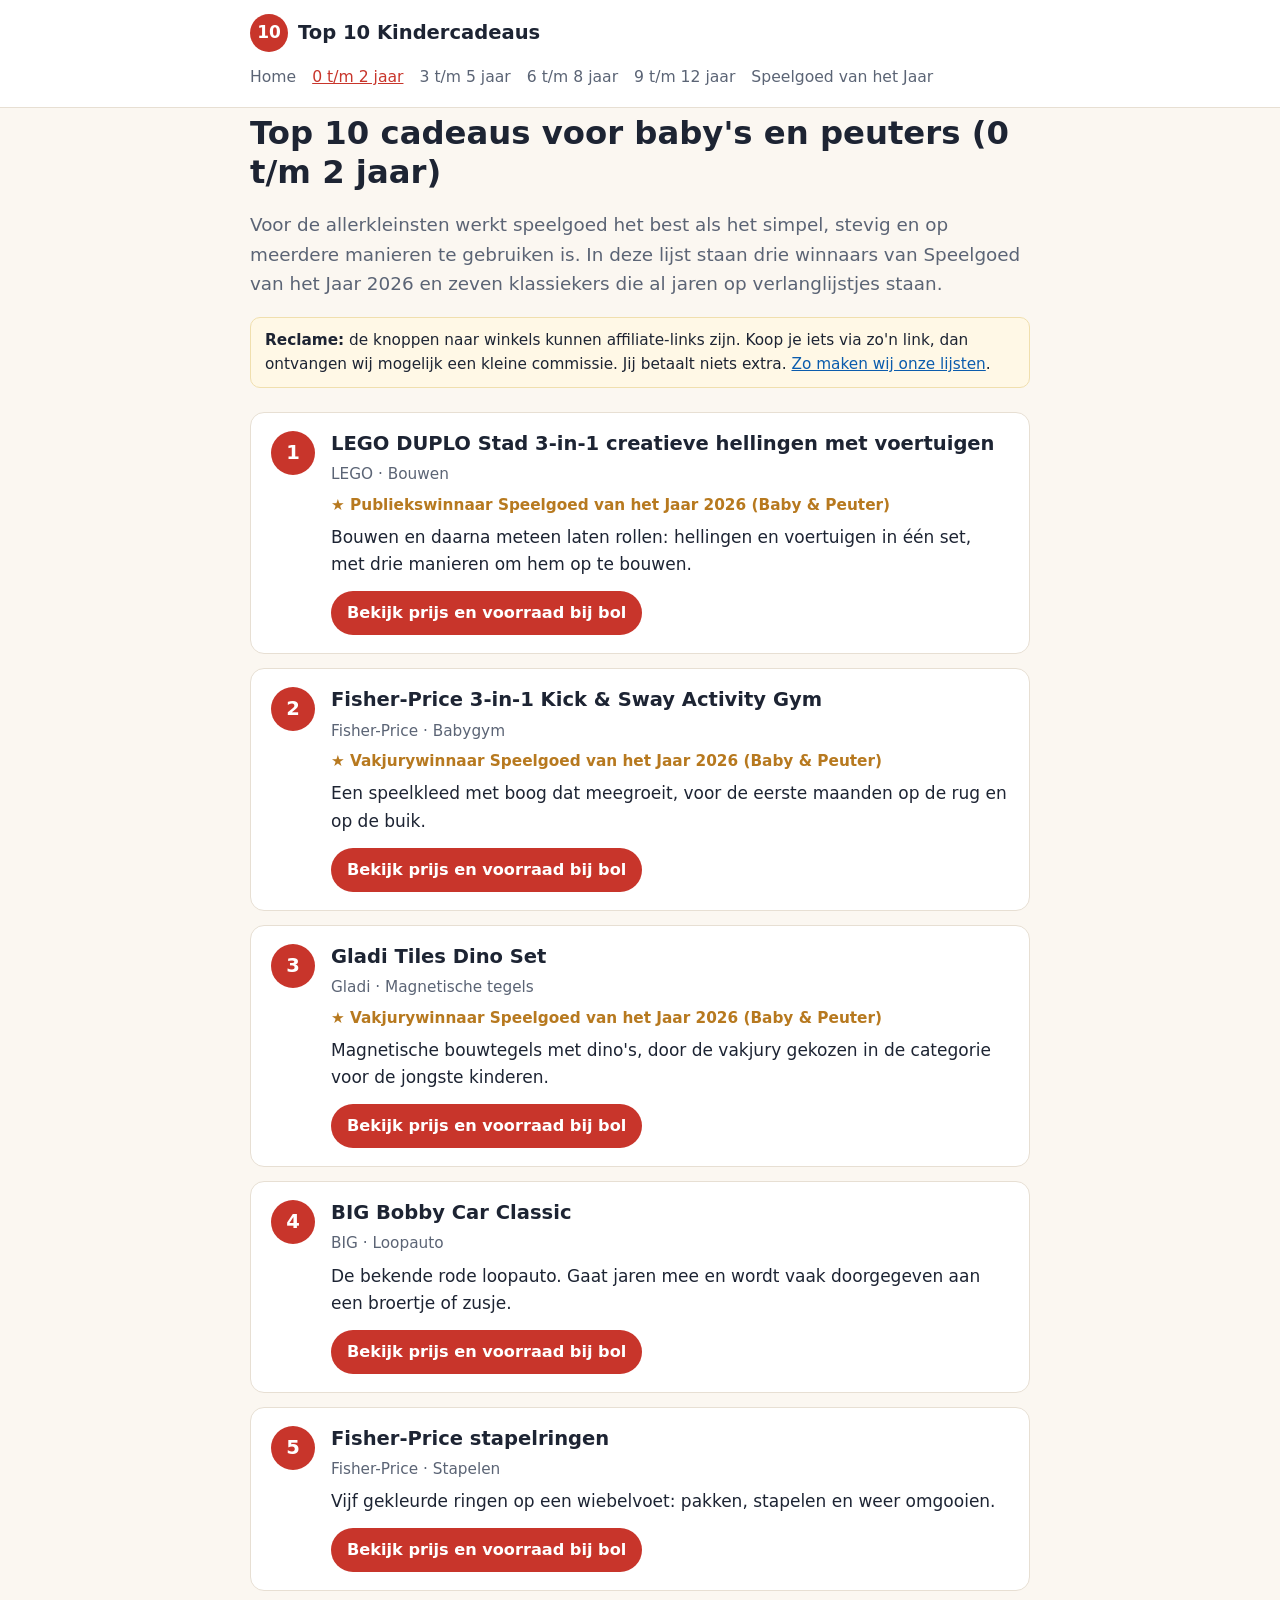
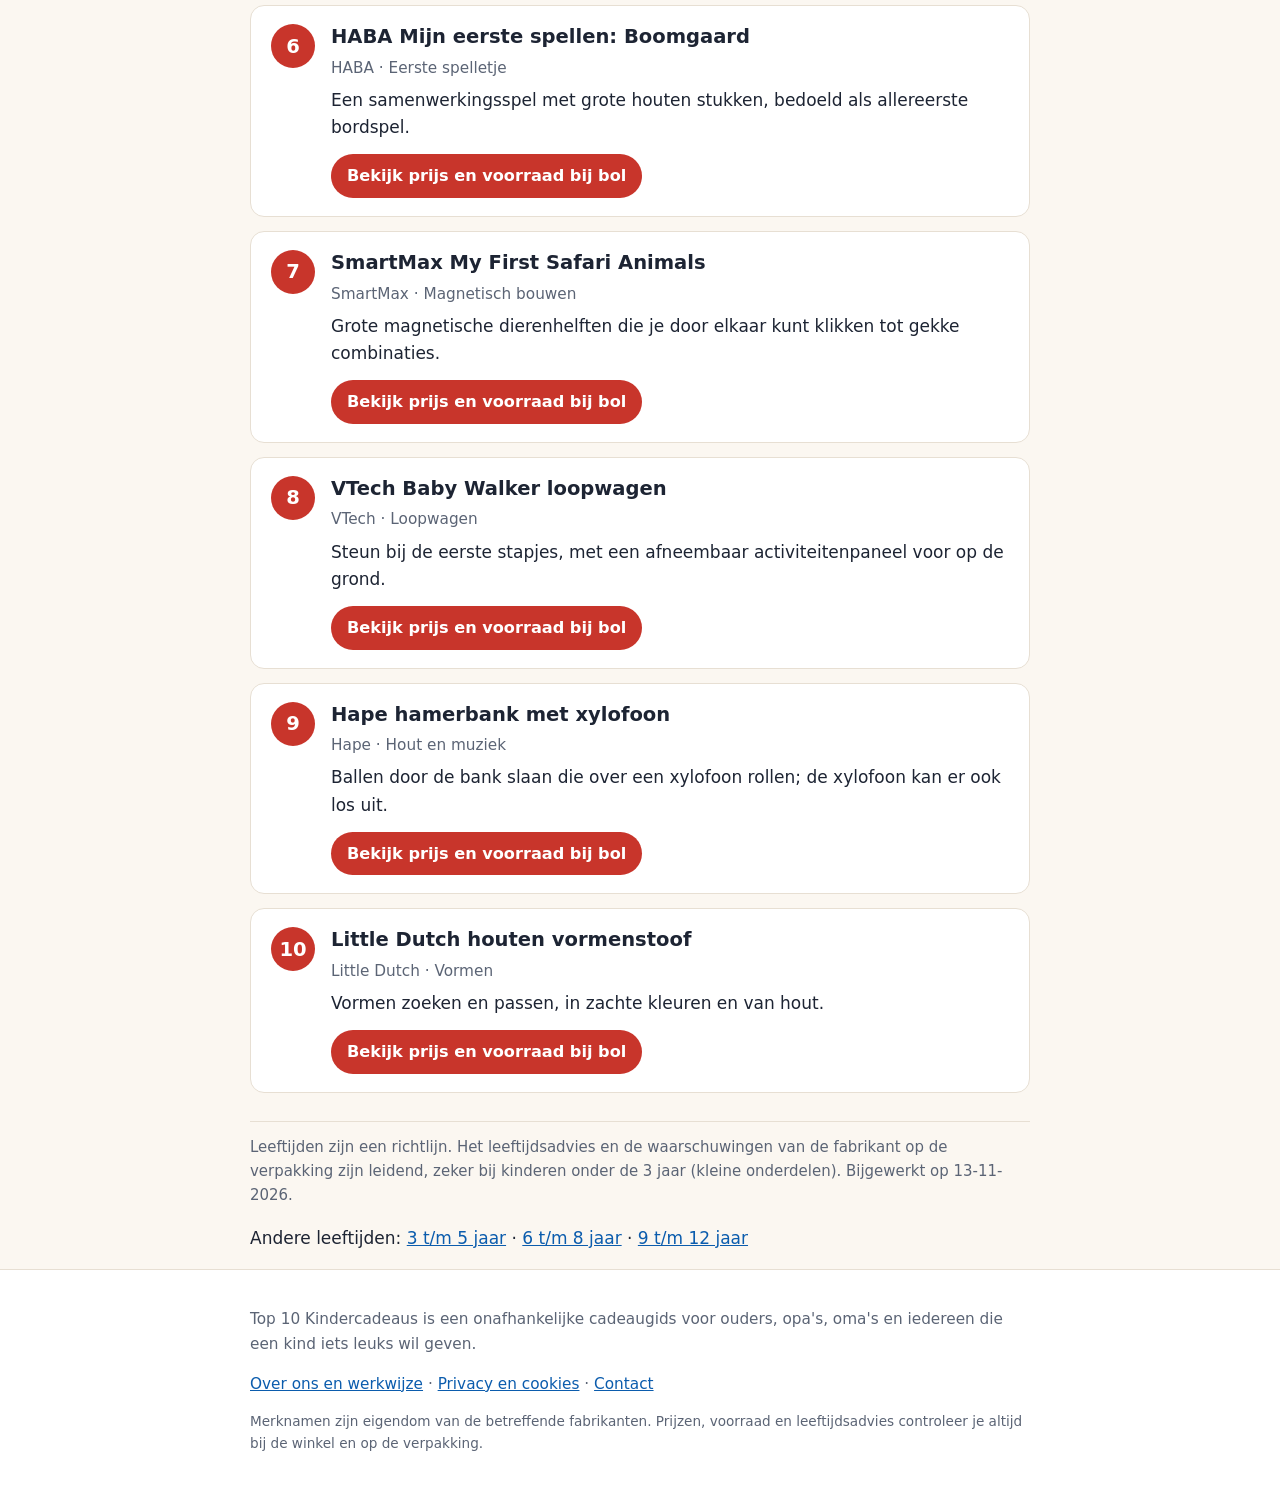
==== docs/0-2-jaar/index.html @ eea0cfdf "Eerste versie top10kindercadeaus.nl Statische site met vier top 10-lijsten per leeftijd, overzicht S" ====
<!DOCTYPE html>
<html lang="nl">
<head>
<meta charset="utf-8">
<meta name="viewport" content="width=device-width, initial-scale=1">
<title>Top 10 cadeaus voor baby&#x27;s en peuters (0 t/m 2 jaar) | 2026</title>
<meta name="description" content="De 10 leukste cadeaus voor kinderen van 0 t/m 2 jaar in 2026, met winnaars van Speelgoed van het Jaar en bewezen klassiekers.">
<meta name="robots" content="noindex">
<link rel="canonical" href="https://top10kindercadeaus.nl/0-2-jaar/">
<meta property="og:title" content="Top 10 cadeaus voor baby&#x27;s en peuters (0 t/m 2 jaar) | 2026">
<meta property="og:description" content="De 10 leukste cadeaus voor kinderen van 0 t/m 2 jaar in 2026, met winnaars van Speelgoed van het Jaar en bewezen klassiekers.">
<meta property="og:type" content="website">
<meta property="og:url" content="https://top10kindercadeaus.nl/0-2-jaar/">
<link rel="stylesheet" href="/style.css">
<script type="application/ld+json">{"@context": "https://schema.org", "@type": "ItemList", "name": "Top 10 cadeaus voor baby's en peuters (0 t/m 2 jaar)", "itemListElement": [{"@type": "ListItem", "position": 1, "name": "LEGO DUPLO Stad 3-in-1 creatieve hellingen met voertuigen"}, {"@type": "ListItem", "position": 2, "name": "Fisher-Price 3-in-1 Kick & Sway Activity Gym"}, {"@type": "ListItem", "position": 3, "name": "Gladi Tiles Dino Set"}, {"@type": "ListItem", "position": 4, "name": "BIG Bobby Car Classic"}, {"@type": "ListItem", "position": 5, "name": "Fisher-Price stapelringen"}, {"@type": "ListItem", "position": 6, "name": "HABA Mijn eerste spellen: Boomgaard"}, {"@type": "ListItem", "position": 7, "name": "SmartMax My First Safari Animals"}, {"@type": "ListItem", "position": 8, "name": "VTech Baby Walker loopwagen"}, {"@type": "ListItem", "position": 9, "name": "Hape hamerbank met xylofoon"}, {"@type": "ListItem", "position": 10, "name": "Little Dutch houten vormenstoof"}]}</script>
</head>
<body>
<header class="site"><div class="wrap">
<a class="brand" href="/"><span class="ten">10</span> Top 10 Kindercadeaus</a>
<nav aria-label="Hoofdmenu"><a href="/">Home</a><a href="/0-2-jaar/" aria-current=page>0 t/m 2 jaar</a><a href="/3-5-jaar/">3 t/m 5 jaar</a><a href="/6-8-jaar/">6 t/m 8 jaar</a><a href="/9-12-jaar/">9 t/m 12 jaar</a><a href="/speelgoed-van-het-jaar-2026/">Speelgoed van het Jaar</a></nav>
</div></header>
<main class="wrap">
<h1>Top 10 cadeaus voor baby&#x27;s en peuters (0 t/m 2 jaar)</h1>
<p class="lead">Voor de allerkleinsten werkt speelgoed het best als het simpel, stevig en op meerdere manieren te gebruiken is. In deze lijst staan drie winnaars van Speelgoed van het Jaar 2026 en zeven klassiekers die al jaren op verlanglijstjes staan.</p>
<p class="disclosure"><strong>Reclame:</strong> de knoppen naar winkels kunnen affiliate-links zijn. Koop je iets via zo'n link, dan ontvangen wij mogelijk een kleine commissie. Jij betaalt niets extra. <a href="/over-ons/">Zo maken wij onze lijsten</a>.</p>
<ol class="list"><li class="item"><span class="rank">1</span><div>
<h2>LEGO DUPLO Stad 3-in-1 creatieve hellingen met voertuigen</h2>
<p class="meta">LEGO · Bouwen</p><p class="award">★ Publiekswinnaar Speelgoed van het Jaar 2026 (Baby &amp; Peuter)</p>
<p>Bouwen en daarna meteen laten rollen: hellingen en voertuigen in één set, met drie manieren om hem op te bouwen.</p>
<a class="btn" href="https://www.bol.com/nl/nl/s/?searchtext=LEGO+DUPLO+Stad+3-in-1+creatieve+hellingen+met+voertuigen" rel="nofollow noopener" target="_blank">Bekijk prijs en voorraad bij bol</a>
</div></li><li class="item"><span class="rank">2</span><div>
<h2>Fisher-Price 3-in-1 Kick &amp; Sway Activity Gym</h2>
<p class="meta">Fisher-Price · Babygym</p><p class="award">★ Vakjurywinnaar Speelgoed van het Jaar 2026 (Baby &amp; Peuter)</p>
<p>Een speelkleed met boog dat meegroeit, voor de eerste maanden op de rug en op de buik.</p>
<a class="btn" href="https://www.bol.com/nl/nl/s/?searchtext=Fisher-Price+3-in-1+Kick+%26+Sway+Activity+Gym" rel="nofollow noopener" target="_blank">Bekijk prijs en voorraad bij bol</a>
</div></li><li class="item"><span class="rank">3</span><div>
<h2>Gladi Tiles Dino Set</h2>
<p class="meta">Gladi · Magnetische tegels</p><p class="award">★ Vakjurywinnaar Speelgoed van het Jaar 2026 (Baby &amp; Peuter)</p>
<p>Magnetische bouwtegels met dino&#x27;s, door de vakjury gekozen in de categorie voor de jongste kinderen.</p>
<a class="btn" href="https://www.bol.com/nl/nl/s/?searchtext=Gladi+Tiles+Dino+Set" rel="nofollow noopener" target="_blank">Bekijk prijs en voorraad bij bol</a>
</div></li><li class="item"><span class="rank">4</span><div>
<h2>BIG Bobby Car Classic</h2>
<p class="meta">BIG · Loopauto</p>
<p>De bekende rode loopauto. Gaat jaren mee en wordt vaak doorgegeven aan een broertje of zusje.</p>
<a class="btn" href="https://www.bol.com/nl/nl/s/?searchtext=BIG+Bobby+Car+Classic" rel="nofollow noopener" target="_blank">Bekijk prijs en voorraad bij bol</a>
</div></li><li class="item"><span class="rank">5</span><div>
<h2>Fisher-Price stapelringen</h2>
<p class="meta">Fisher-Price · Stapelen</p>
<p>Vijf gekleurde ringen op een wiebelvoet: pakken, stapelen en weer omgooien.</p>
<a class="btn" href="https://www.bol.com/nl/nl/s/?searchtext=Fisher-Price+stapelringen" rel="nofollow noopener" target="_blank">Bekijk prijs en voorraad bij bol</a>
</div></li><li class="item"><span class="rank">6</span><div>
<h2>HABA Mijn eerste spellen: Boomgaard</h2>
<p class="meta">HABA · Eerste spelletje</p>
<p>Een samenwerkingsspel met grote houten stukken, bedoeld als allereerste bordspel.</p>
<a class="btn" href="https://www.bol.com/nl/nl/s/?searchtext=HABA+Mijn+eerste+spellen%3A+Boomgaard" rel="nofollow noopener" target="_blank">Bekijk prijs en voorraad bij bol</a>
</div></li><li class="item"><span class="rank">7</span><div>
<h2>SmartMax My First Safari Animals</h2>
<p class="meta">SmartMax · Magnetisch bouwen</p>
<p>Grote magnetische dierenhelften die je door elkaar kunt klikken tot gekke combinaties.</p>
<a class="btn" href="https://www.bol.com/nl/nl/s/?searchtext=SmartMax+My+First+Safari+Animals" rel="nofollow noopener" target="_blank">Bekijk prijs en voorraad bij bol</a>
</div></li><li class="item"><span class="rank">8</span><div>
<h2>VTech Baby Walker loopwagen</h2>
<p class="meta">VTech · Loopwagen</p>
<p>Steun bij de eerste stapjes, met een afneembaar activiteitenpaneel voor op de grond.</p>
<a class="btn" href="https://www.bol.com/nl/nl/s/?searchtext=VTech+Baby+Walker+loopwagen" rel="nofollow noopener" target="_blank">Bekijk prijs en voorraad bij bol</a>
</div></li><li class="item"><span class="rank">9</span><div>
<h2>Hape hamerbank met xylofoon</h2>
<p class="meta">Hape · Hout en muziek</p>
<p>Ballen door de bank slaan die over een xylofoon rollen; de xylofoon kan er ook los uit.</p>
<a class="btn" href="https://www.bol.com/nl/nl/s/?searchtext=Hape+hamerbank+met+xylofoon" rel="nofollow noopener" target="_blank">Bekijk prijs en voorraad bij bol</a>
</div></li><li class="item"><span class="rank">10</span><div>
<h2>Little Dutch houten vormenstoof</h2>
<p class="meta">Little Dutch · Vormen</p>
<p>Vormen zoeken en passen, in zachte kleuren en van hout.</p>
<a class="btn" href="https://www.bol.com/nl/nl/s/?searchtext=Little+Dutch+houten+vormenstoof" rel="nofollow noopener" target="_blank">Bekijk prijs en voorraad bij bol</a>
</div></li></ol>
<p class="note">Leeftijden zijn een richtlijn. Het leeftijdsadvies en de waarschuwingen van de fabrikant op de verpakking zijn leidend, zeker bij kinderen onder de 3 jaar (kleine onderdelen). Bijgewerkt op 13-11-2026.</p>
<p>Andere leeftijden: <a href="/3-5-jaar/">3 t/m 5 jaar</a> · <a href="/6-8-jaar/">6 t/m 8 jaar</a> · <a href="/9-12-jaar/">9 t/m 12 jaar</a></p>
</main>
<footer class="site"><div class="wrap">
<p>Top 10 Kindercadeaus is een onafhankelijke cadeaugids voor ouders, opa's, oma's en iedereen die een kind iets leuks wil geven.</p>
<p><a href="/over-ons/">Over ons en werkwijze</a> · <a href="/privacy/">Privacy en cookies</a> · <a href="/contact/">Contact</a></p>
<p class="small">Merknamen zijn eigendom van de betreffende fabrikanten. Prijzen, voorraad en leeftijdsadvies controleer je altijd bij de winkel en op de verpakking.</p>
</div></footer>
</body>
</html>
---- style.css ----
:root{--ink:#1d2433;--muted:#5b6475;--bg:#fbf7f1;--card:#fff;--line:#e7dfd3;--accent:#c8352b;--accent-dark:#9f2620;--gold:#b7791f;--blue:#0b5cad}
*{box-sizing:border-box}
html{font-size:17px}
body{margin:0;font-family:system-ui,-apple-system,"Segoe UI",Roboto,Arial,sans-serif;color:var(--ink);background:var(--bg);line-height:1.6}
.wrap{max-width:820px;margin:0 auto;padding:0 20px}
a{color:var(--blue)}
header.site{background:var(--card);border-bottom:1px solid var(--line)}
header.site .wrap{display:flex;flex-wrap:wrap;gap:8px 24px;align-items:center;padding-top:14px;padding-bottom:14px}
.brand{font-weight:800;font-size:1.15rem;color:var(--ink);text-decoration:none;display:flex;align-items:center;gap:10px}
.ten{background:var(--accent);color:#fff;border-radius:50%;width:38px;height:38px;display:inline-flex;align-items:center;justify-content:center;font-size:1rem}
nav{display:flex;flex-wrap:wrap;gap:4px 16px;font-size:.92rem}
nav a{color:var(--muted);text-decoration:none;padding:4px 0}
nav a:hover,nav a[aria-current]{color:var(--accent);text-decoration:underline}
main{padding-top:28px;padding-bottom:48px}
h1{font-size:1.9rem;line-height:1.2;margin:.2em 0 .5em}
h2{font-size:1.25rem;line-height:1.3;margin:1.6em 0 .4em}
.hero{padding:16px 0 8px}
.hero p,.lead{font-size:1.08rem;color:var(--muted)}
.cards{display:grid;grid-template-columns:repeat(auto-fit,minmax(180px,1fr));gap:14px;margin:20px 0 32px}
.card{background:var(--card);border:1px solid var(--line);border-radius:14px;padding:20px;text-decoration:none;color:var(--blue);display:flex;flex-direction:column;gap:6px;transition:transform .15s,box-shadow .15s}
.card:hover{transform:translateY(-2px);box-shadow:0 6px 18px rgba(0,0,0,.08)}
.card .age{font-size:1.3rem;font-weight:800;color:var(--ink)}
.disclosure{background:#fff8e6;border:1px solid #f0dfae;border-radius:10px;padding:10px 14px;font-size:.9rem;margin:18px 0}
ol.list{list-style:none;padding:0;margin:24px 0}
.item{background:var(--card);border:1px solid var(--line);border-radius:14px;padding:18px 20px;margin-bottom:14px;display:flex;gap:16px}
.item h2{margin:0;font-size:1.15rem}
.item p{margin:.4em 0}
.rank{flex:0 0 44px;height:44px;border-radius:50%;background:var(--accent);color:#fff;font-weight:800;font-size:1.15rem;display:flex;align-items:center;justify-content:center}
.meta{color:var(--muted);font-size:.9rem}
.award{color:var(--gold);font-weight:600;font-size:.9rem}
.btn{display:inline-block;margin-top:6px;background:var(--accent);color:#fff;text-decoration:none;font-weight:600;padding:9px 16px;border-radius:999px;font-size:.95rem}
.btn:hover{background:var(--accent-dark)}
.note{color:var(--muted);font-size:.88rem;border-top:1px solid var(--line);padding-top:14px;margin-top:28px}
ul.awards{padding-left:1.2em}
.pub{background:var(--gold);color:#fff;border-radius:999px;padding:1px 9px;font-size:.75rem;font-weight:600;white-space:nowrap}
footer.site{border-top:1px solid var(--line);background:var(--card);color:var(--muted);font-size:.9rem;padding:22px 0}
.small{font-size:.8rem}
@media(max-width:520px){h1{font-size:1.5rem}.item{padding:14px}.rank{flex-basis:36px;height:36px;font-size:1rem}}
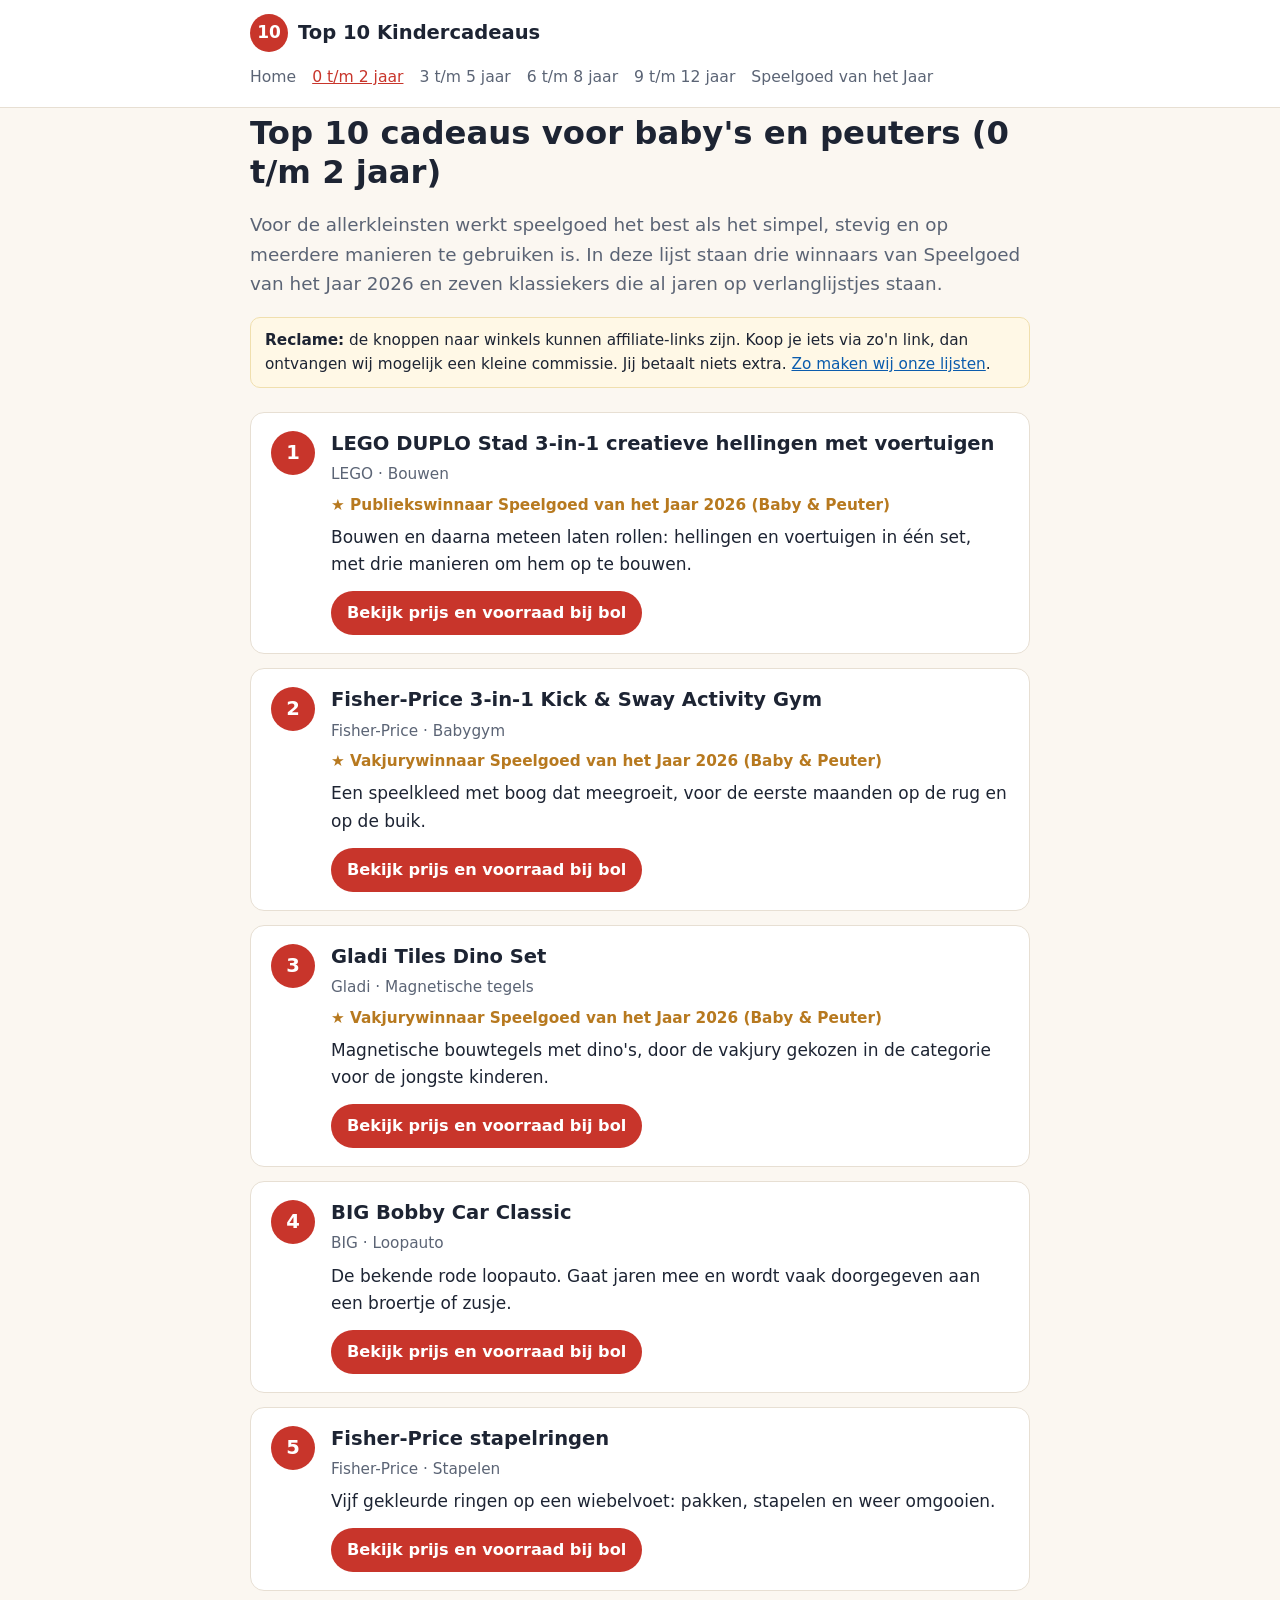
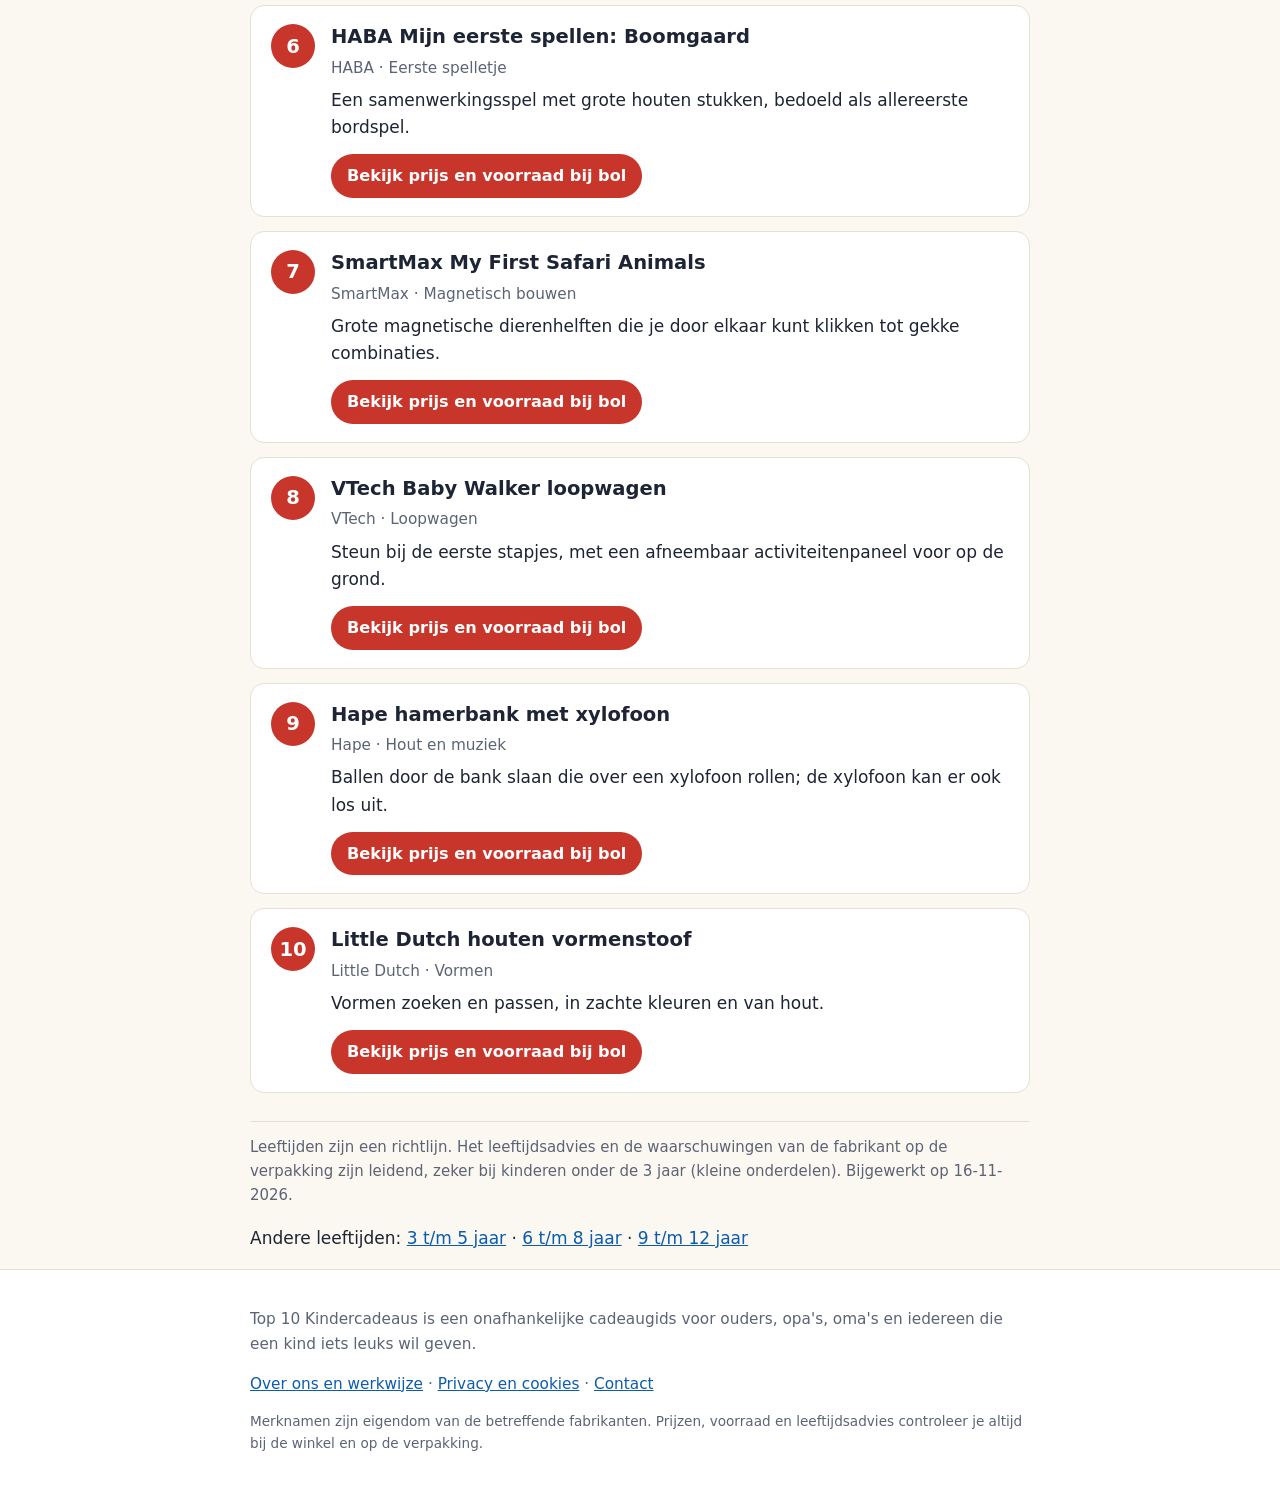
==== commit 1157afa6: "Instructies voor AI-assistenten toegevoegd (CLAUDE.md) Co-Authored-By: Claude Fable 5.2 <noreply@ant" ====
--- a/docs/0-2-jaar/index.html
+++ b/docs/0-2-jaar/index.html
@@ -74,7 +74,7 @@
 <p>Vormen zoeken en passen, in zachte kleuren en van hout.</p>
 <a class="btn" href="https://www.bol.com/nl/nl/s/?searchtext=Little+Dutch+houten+vormenstoof" rel="nofollow noopener" target="_blank">Bekijk prijs en voorraad bij bol</a>
 </div></li></ol>
-<p class="note">Leeftijden zijn een richtlijn. Het leeftijdsadvies en de waarschuwingen van de fabrikant op de verpakking zijn leidend, zeker bij kinderen onder de 3 jaar (kleine onderdelen). Bijgewerkt op 13-11-2026.</p>
+<p class="note">Leeftijden zijn een richtlijn. Het leeftijdsadvies en de waarschuwingen van de fabrikant op de verpakking zijn leidend, zeker bij kinderen onder de 3 jaar (kleine onderdelen). Bijgewerkt op 16-11-2026.</p>
 <p>Andere leeftijden: <a href="/3-5-jaar/">3 t/m 5 jaar</a> · <a href="/6-8-jaar/">6 t/m 8 jaar</a> · <a href="/9-12-jaar/">9 t/m 12 jaar</a></p>
 </main>
 <footer class="site"><div class="wrap">
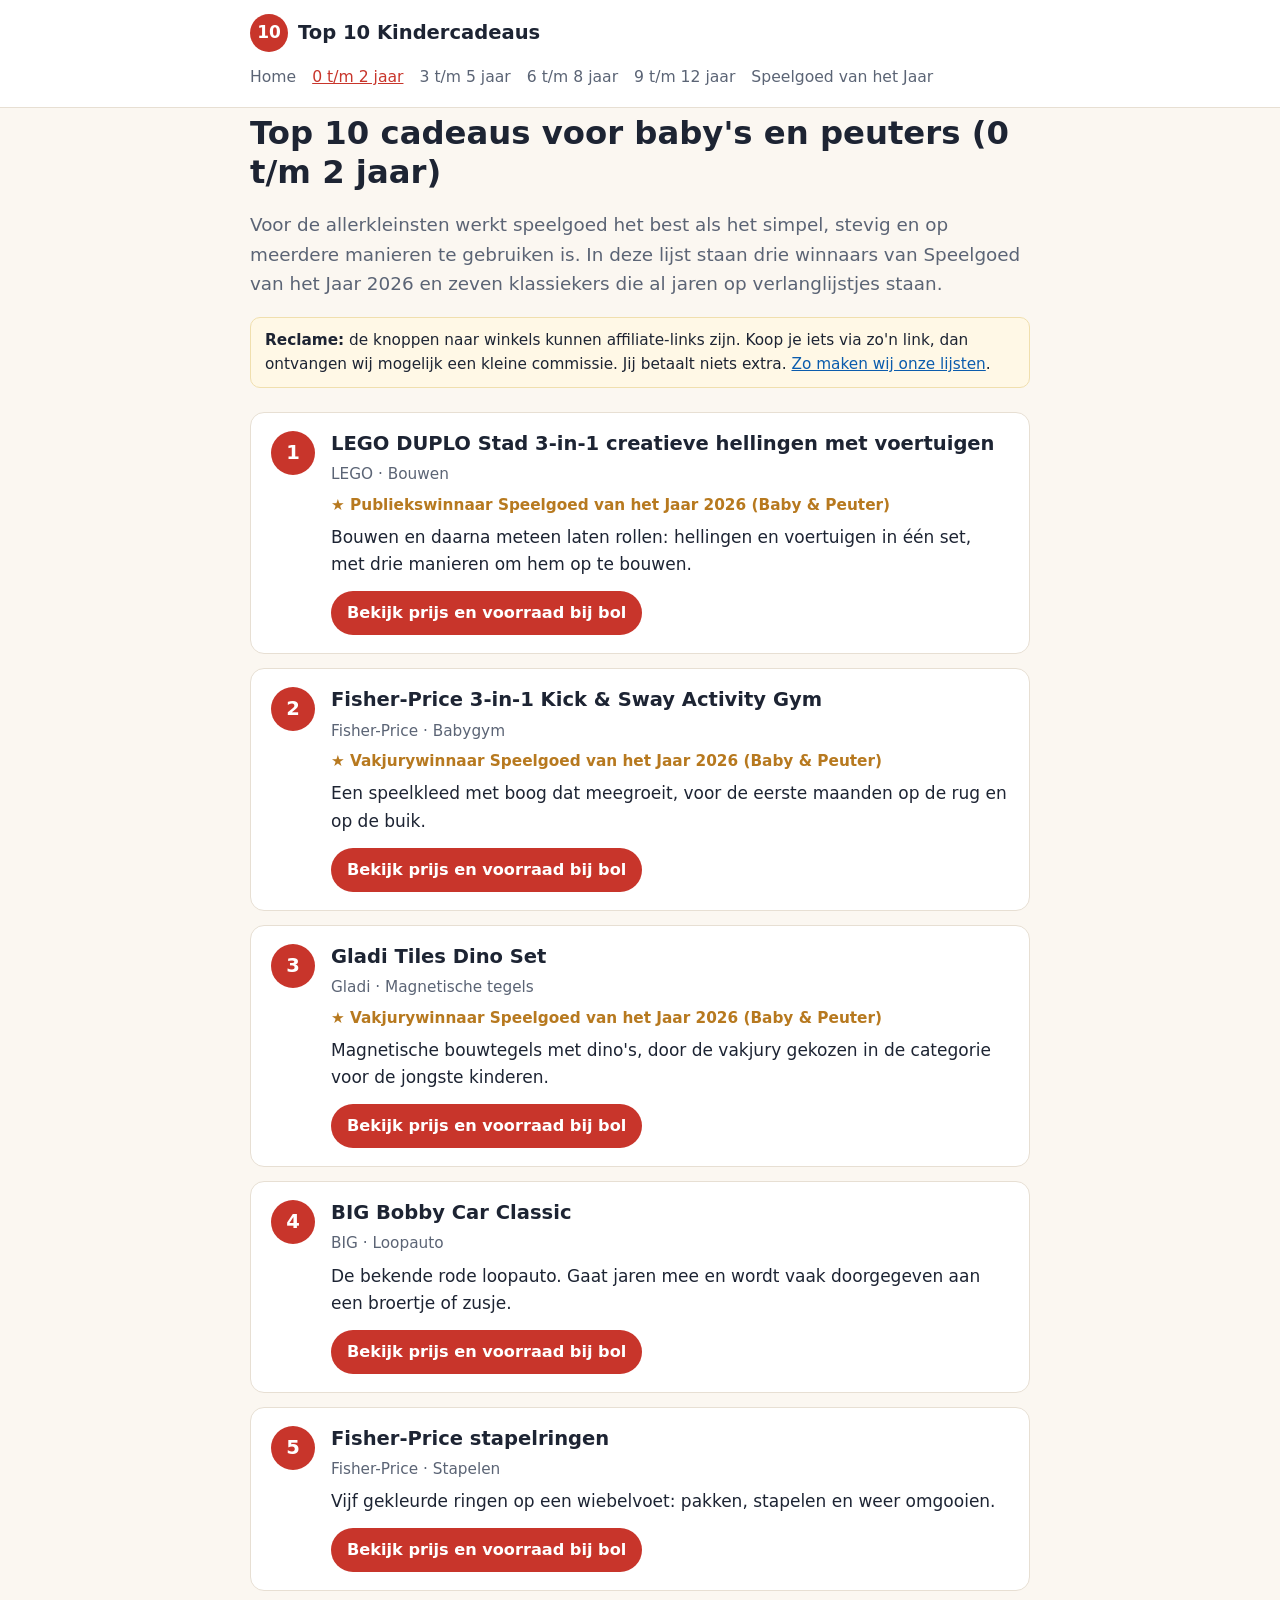
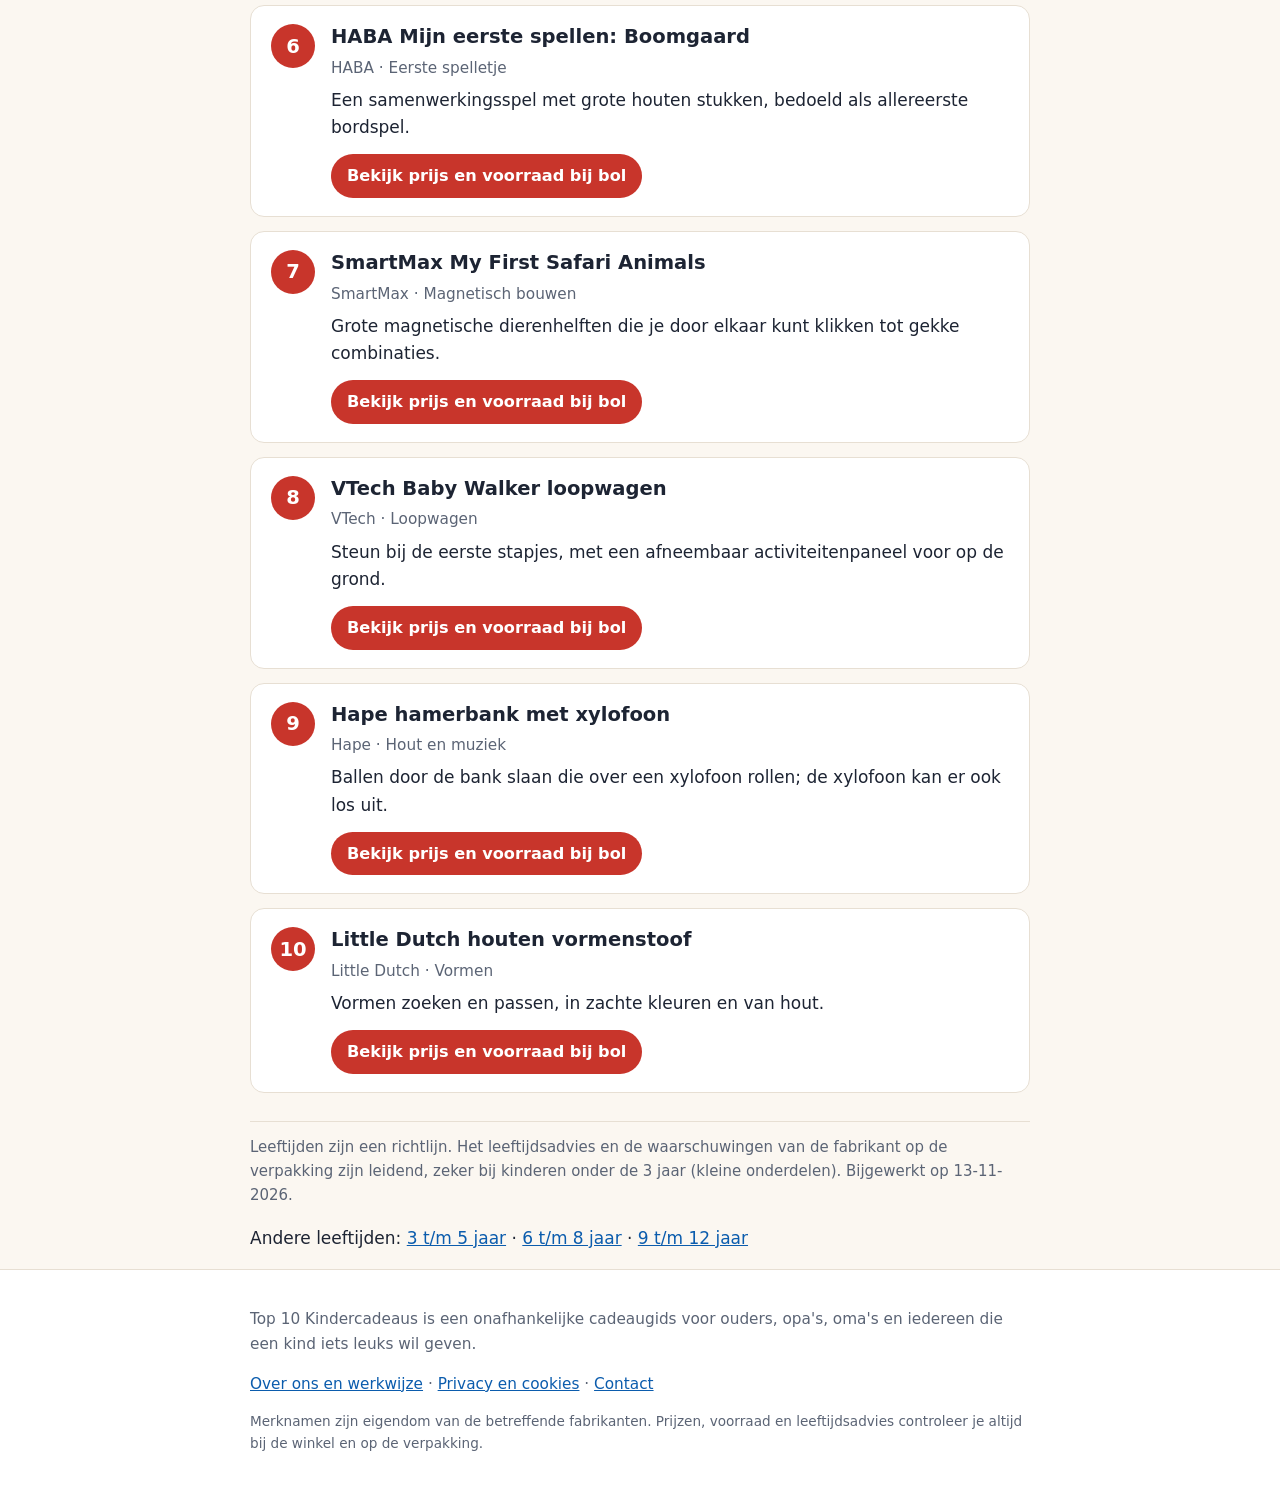
==== commit 856e7b81: "Bijgewerkt-datum volgt de inhoud, niet de bouwdatum Co-Authored-By: Claude Fable 5.2 <noreply@anthro" ====
--- a/docs/0-2-jaar/index.html
+++ b/docs/0-2-jaar/index.html
@@ -74,7 +74,7 @@
 <p>Vormen zoeken en passen, in zachte kleuren en van hout.</p>
 <a class="btn" href="https://www.bol.com/nl/nl/s/?searchtext=Little+Dutch+houten+vormenstoof" rel="nofollow noopener" target="_blank">Bekijk prijs en voorraad bij bol</a>
 </div></li></ol>
-<p class="note">Leeftijden zijn een richtlijn. Het leeftijdsadvies en de waarschuwingen van de fabrikant op de verpakking zijn leidend, zeker bij kinderen onder de 3 jaar (kleine onderdelen). Bijgewerkt op 16-11-2026.</p>
+<p class="note">Leeftijden zijn een richtlijn. Het leeftijdsadvies en de waarschuwingen van de fabrikant op de verpakking zijn leidend, zeker bij kinderen onder de 3 jaar (kleine onderdelen). Bijgewerkt op 13-11-2026.</p>
 <p>Andere leeftijden: <a href="/3-5-jaar/">3 t/m 5 jaar</a> · <a href="/6-8-jaar/">6 t/m 8 jaar</a> · <a href="/9-12-jaar/">9 t/m 12 jaar</a></p>
 </main>
 <footer class="site"><div class="wrap">
